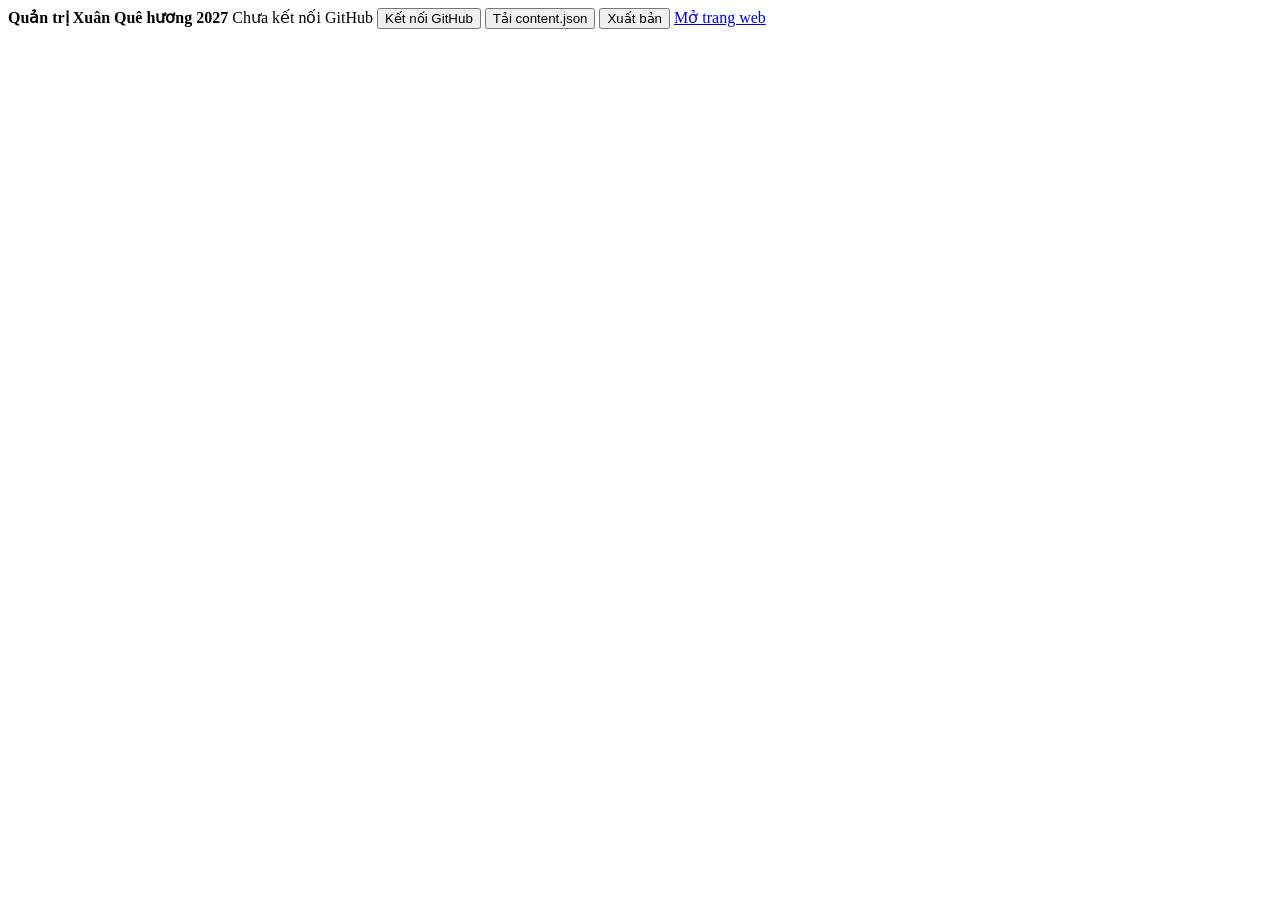
==== admin.html @ 4dc7fd28 "Add files via upload" ====
<!DOCTYPE html>
<html lang="vi">
<head>
  <meta charset="utf-8">
  <meta name="viewport" content="width=device-width, initial-scale=1">
  <meta name="robots" content="noindex">
  <title>Quản trị, Xuân Quê hương 2027</title>
  <link href="https://fonts.googleapis.com/css2?family=Be+Vietnam+Pro:wght@400;500;600&family=Cormorant+Garamond:wght@700&display=swap" rel="stylesheet">
  <link rel="stylesheet" href="css/admin.css">
</head>
<body>
<header class="abar">
  <strong>Quản trị Xuân Quê hương 2027</strong>
  <span class="grow"></span>
  <span id="status" class="status">Chưa kết nối GitHub</span>
  <button id="btnConnect" class="b b-line" type="button">Kết nối GitHub</button>
  <button id="btnExport" class="b b-line" type="button">Tải content.json</button>
  <button id="btnPublish" class="b b-red" type="button">Xuất bản</button>
  <a class="b b-line" href="index.html" target="_blank" rel="noopener">Mở trang web</a>
</header>

<dialog id="dlgConnect" class="dlg">
  <h3>Kết nối GitHub</h3>
  <p class="hint">Cần một fine-grained token chỉ cấp quyền Contents (Read and write) cho đúng repo này. Token được giữ trong tab trình duyệt, không gửi đi đâu ngoài GitHub. Đừng chia sẻ token cho người khác.</p>
  <label>Tên tài khoản GitHub<input id="cOwner" placeholder="ten-tai-khoan"></label>
  <label>Tên repo<input id="cRepo" placeholder="xuan-que-huong-2027"></label>
  <label>Token<input id="cToken" type="password" placeholder="github_pat_..."></label>
  <label class="chk"><input id="cRemember" type="checkbox"> Nhớ token trên máy này</label>
  <p id="cMsg" class="msg"></p>
  <div class="row"><button class="b b-line" id="cCancel" type="button">Đóng</button><button class="b b-red" id="cOk" type="button">Kết nối</button></div>
</dialog>

<div class="layout">
  <nav class="tabs" id="tabs"></nav>
  <main id="main" class="main"></main>
</div>
<div id="toast" class="toast" hidden></div>
<script type="module" src="js/admin.js"></script>
</body>
</html>
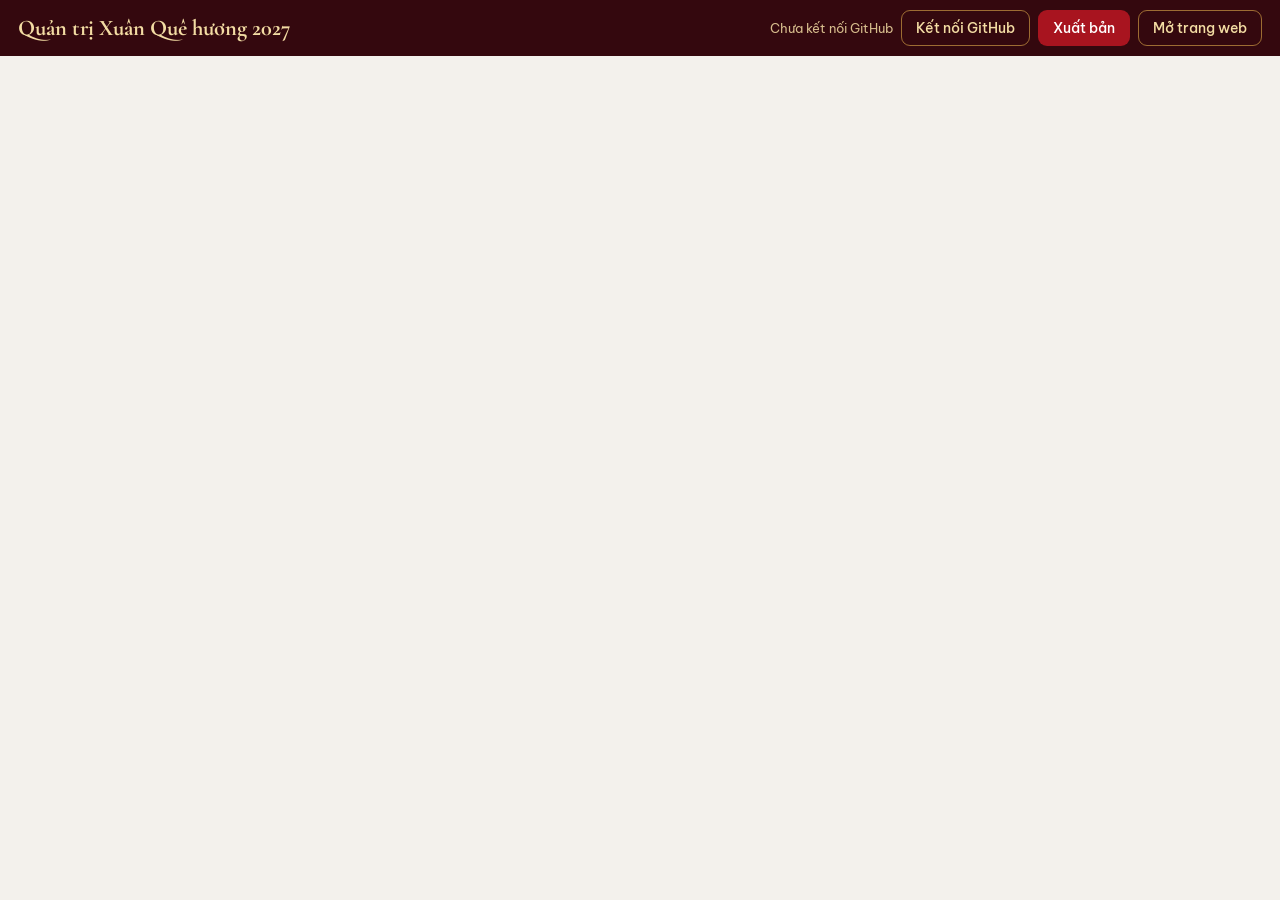
==== commit 290d9609: "Add files via upload" ====
--- a/admin.html
+++ b/admin.html
@@ -14,7 +14,6 @@
   <span class="grow"></span>
   <span id="status" class="status">Chưa kết nối GitHub</span>
   <button id="btnConnect" class="b b-line" type="button">Kết nối GitHub</button>
-  <button id="btnExport" class="b b-line" type="button">Tải content.json</button>
   <button id="btnPublish" class="b b-red" type="button">Xuất bản</button>
   <a class="b b-line" href="index.html" target="_blank" rel="noopener">Mở trang web</a>
 </header>
@@ -25,7 +24,7 @@
   <label>Tên tài khoản GitHub<input id="cOwner" placeholder="ten-tai-khoan"></label>
   <label>Tên repo<input id="cRepo" placeholder="xuan-que-huong-2027"></label>
   <label>Token<input id="cToken" type="password" placeholder="github_pat_..."></label>
-  <label class="chk"><input id="cRemember" type="checkbox"> Nhớ token trên máy này</label>
+  <label class="chk"><input id="cRemember" type="checkbox" checked> Nhớ token trên máy này</label>
   <p id="cMsg" class="msg"></p>
   <div class="row"><button class="b b-line" id="cCancel" type="button">Đóng</button><button class="b b-red" id="cOk" type="button">Kết nối</button></div>
 </dialog>
--- a/css/admin.css
+++ b/css/admin.css
@@ -0,0 +1,60 @@
+:root { --red:#a8141f; --red-deep:#7a0f18; --gold:#e3b04b; --lac:#34080e; --bg:#f3f1ec; --line:#ddd5cc; --ink:#2a1a1d; --muted:#6f5c5f; }
+* { box-sizing: border-box; }
+body { margin: 0; font: 15px/1.55 'Be Vietnam Pro', system-ui, sans-serif; background: var(--bg); color: var(--ink); }
+.abar { position: sticky; top: 0; z-index: 20; display: flex; align-items: center; gap: 8px; flex-wrap: wrap; padding: 10px 18px; background: var(--lac); color: #f3dca3; }
+.abar strong { font-family: 'Cormorant Garamond', serif; font-size: 1.4rem; }
+.grow { flex: 1; }
+.status { font-size: .82rem; opacity: .85; }
+.status.ok { color: #9be39b; opacity: 1; }
+.b { font: 500 .88rem 'Be Vietnam Pro', sans-serif; padding: 8px 14px; border-radius: 9px; border: 1.5px solid transparent; cursor: pointer; text-decoration: none; display: inline-flex; align-items: center; }
+.b-red { background: var(--red); color: #fff; } .b-red:hover { background: var(--red-deep); }
+.b-line { background: transparent; color: inherit; border-color: rgba(227,176,75,.6); } .b-line:hover { background: rgba(255,255,255,.1); }
+.main .b-line, .dlg .b-line, .row2 .b-line { color: var(--ink); border-color: var(--line); } .main .b-line:hover { border-color: var(--red); background: #fff; }
+.b-sm { padding: 5px 10px; font-size: .8rem; }
+.b-del { color: var(--red) !important; }
+.b:disabled { opacity: .5; cursor: default; }
+
+.layout { display: grid; grid-template-columns: 200px 1fr; gap: 0; max-width: 1200px; margin: 0 auto; }
+.tabs { position: sticky; top: 56px; align-self: start; display: grid; gap: 4px; padding: 16px 10px; }
+.tabs button { text-align: left; font: 500 .9rem 'Be Vietnam Pro', sans-serif; background: none; border: 0; padding: 10px 14px; border-radius: 10px; cursor: pointer; color: var(--ink); }
+.tabs button:hover { background: #fff; }
+.tabs button.on { background: var(--red); color: #fff; }
+.main { padding: 18px 22px 80px; min-width: 0; }
+.main h2 { font-family: 'Cormorant Garamond', serif; font-size: 2rem; margin: 0 0 4px; color: var(--red-deep); }
+.main h3 { font-size: 1.05rem; margin: 26px 0 8px; color: var(--red-deep); }
+.hint { color: var(--muted); font-size: .86rem; margin: 0 0 14px; }
+
+label { display: block; font-size: .84rem; font-weight: 500; margin: 0 0 12px; }
+label.chk { display: flex; gap: 8px; align-items: center; }
+input[type=text], input[type=url], input[type=number], input:not([type]), input[type=password], textarea, select {
+  display: block; width: 100%; margin-top: 4px; padding: 9px 11px; font: inherit; border: 1.5px solid var(--line); border-radius: 9px; background: #fff; color: var(--ink);
+}
+textarea { min-height: 84px; resize: vertical; }
+input:focus, textarea:focus, select:focus { outline: 2px solid var(--gold); border-color: var(--gold); }
+input[type=color] { width: 48px; height: 38px; padding: 2px; border: 1.5px solid var(--line); border-radius: 8px; background: #fff; }
+.grid2 { display: grid; grid-template-columns: 1fr 1fr; gap: 0 14px; }
+
+.item { background: #fff; border: 1.5px solid var(--line); border-radius: 14px; padding: 12px 14px; margin-bottom: 10px; display: grid; grid-template-columns: 1fr auto; gap: 12px; align-items: start; }
+.item .ctrl { display: flex; gap: 4px; flex-wrap: wrap; justify-content: flex-end; }
+.imgbox { display: flex; gap: 12px; align-items: center; margin-bottom: 10px; }
+.imgbox .thumb { width: 92px; height: 68px; border-radius: 10px; background: #e8e3da center/cover no-repeat; border: 1px solid var(--line); flex: none; }
+.imgbox small { color: var(--muted); display: block; font-size: .78rem; word-break: break-all; }
+.row2 { display: flex; gap: 8px; flex-wrap: wrap; align-items: center; margin: 8px 0; }
+details.zone { background: #fff; border: 1.5px solid var(--line); border-radius: 14px; margin-bottom: 10px; }
+details.zone summary { padding: 12px 16px; cursor: pointer; font-weight: 600; }
+details.zone .in { padding: 0 16px 14px; }
+
+.dlg { border: 0; border-radius: 16px; padding: 22px; width: min(460px, 94vw); }
+.dlg::backdrop { background: rgba(30,4,8,.6); }
+.dlg h3 { margin: 0 0 6px; font-family: 'Cormorant Garamond', serif; font-size: 1.6rem; color: var(--red-deep); }
+.dlg .row { display: flex; justify-content: flex-end; gap: 8px; }
+.msg { min-height: 1.2em; font-size: .84rem; color: var(--red); }
+.toast { position: fixed; left: 50%; bottom: 22px; transform: translateX(-50%); background: var(--lac); color: #f3dca3; padding: 11px 18px; border-radius: 12px; z-index: 50; max-width: 90vw; font-size: .9rem; box-shadow: 0 10px 30px rgba(0,0,0,.35); }
+.dirty { color: #ffd98a; }
+@media (max-width: 800px) {
+  .layout { grid-template-columns: 1fr; }
+  .tabs { position: static; display: flex; overflow-x: auto; padding: 10px; }
+  .tabs button { white-space: nowrap; }
+  .grid2 { grid-template-columns: 1fr; }
+  .item { grid-template-columns: 1fr; }
+}
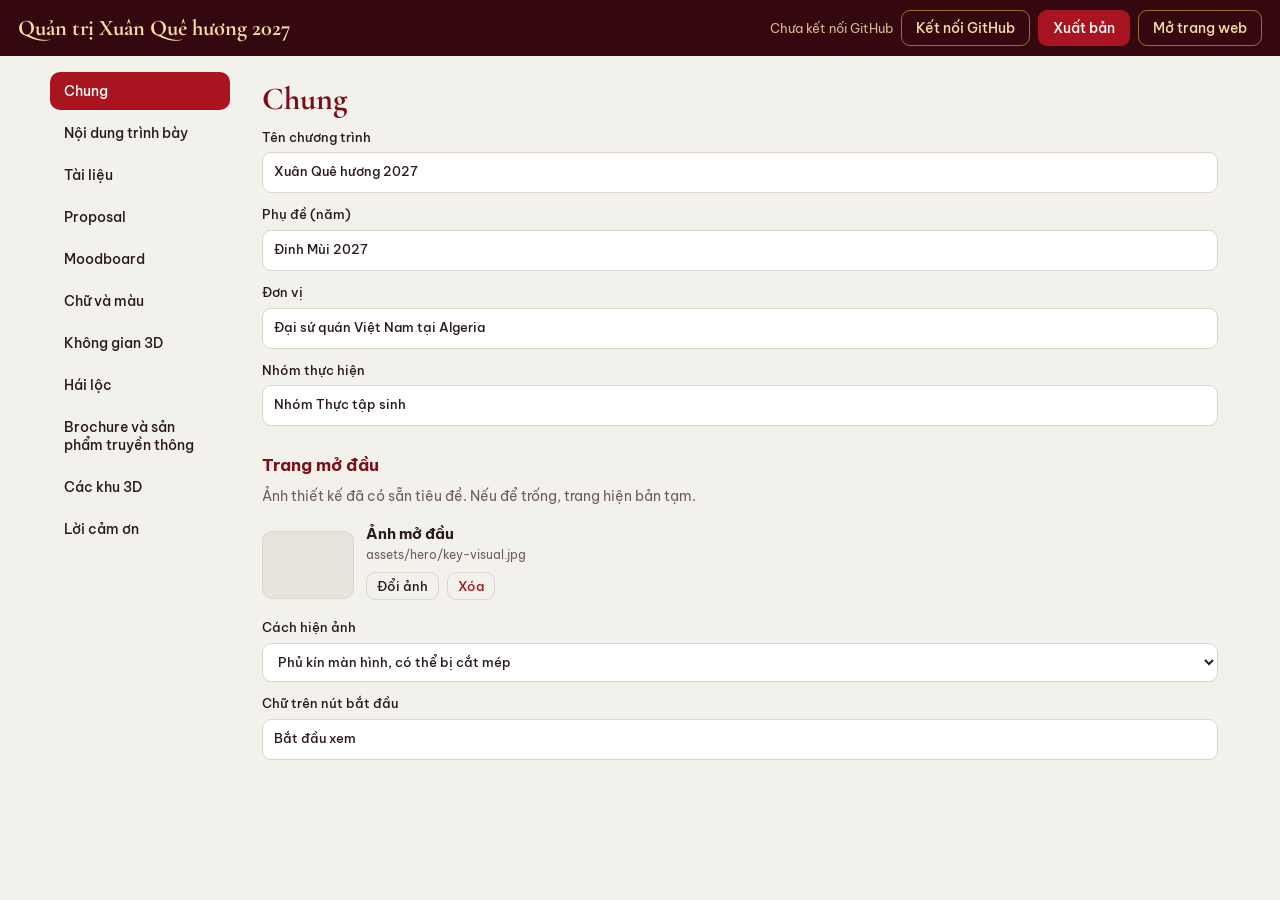
==== commit b3fcc0f0: "Add files via upload" ====
--- a/admin.html
+++ b/admin.html
@@ -6,7 +6,7 @@
   <meta name="robots" content="noindex">
   <title>Quản trị, Xuân Quê hương 2027</title>
   <link href="https://fonts.googleapis.com/css2?family=Be+Vietnam+Pro:wght@400;500;600&family=Cormorant+Garamond:wght@700&display=swap" rel="stylesheet">
-  <link rel="stylesheet" href="css/admin.css">
+  <link rel="stylesheet" href="css/admin.css?v=6">
 </head>
 <body>
 <header class="abar">
@@ -34,6 +34,6 @@
   <main id="main" class="main"></main>
 </div>
 <div id="toast" class="toast" hidden></div>
-<script type="module" src="js/admin.js"></script>
+<script type="module" src="js/admin.js?v=7"></script>
 </body>
 </html>
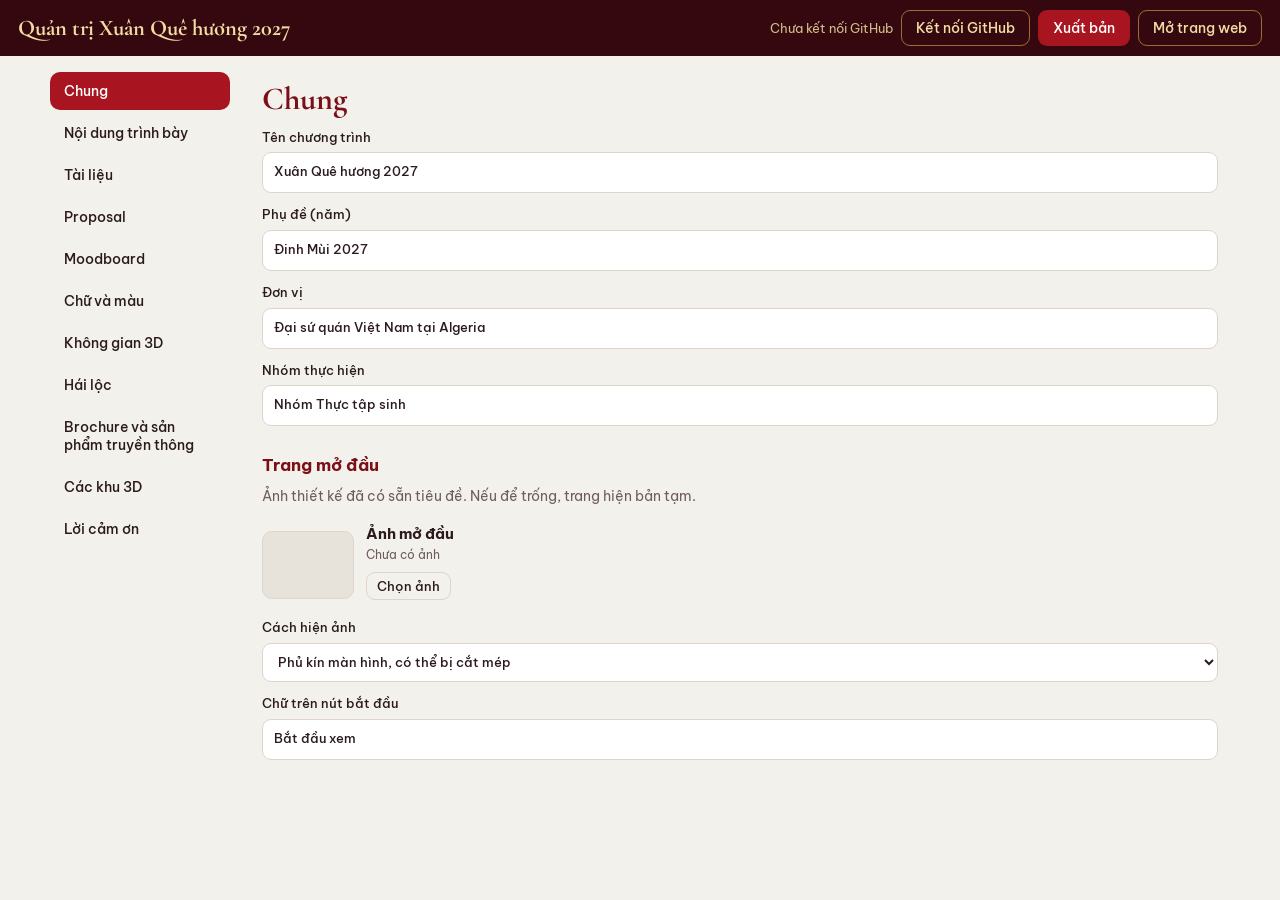
==== commit 4e431110: "Add files via upload" ====
--- a/admin.html
+++ b/admin.html
@@ -6,7 +6,7 @@
   <meta name="robots" content="noindex">
   <title>Quản trị, Xuân Quê hương 2027</title>
   <link href="https://fonts.googleapis.com/css2?family=Be+Vietnam+Pro:wght@400;500;600&family=Cormorant+Garamond:wght@700&display=swap" rel="stylesheet">
-  <link rel="stylesheet" href="css/admin.css?v=6">
+  <link rel="stylesheet" href="css/admin.css?v=8">
 </head>
 <body>
 <header class="abar">
@@ -34,6 +34,6 @@
   <main id="main" class="main"></main>
 </div>
 <div id="toast" class="toast" hidden></div>
-<script type="module" src="js/admin.js?v=7"></script>
+<script type="module" src="js/admin.js?v=8"></script>
 </body>
 </html>
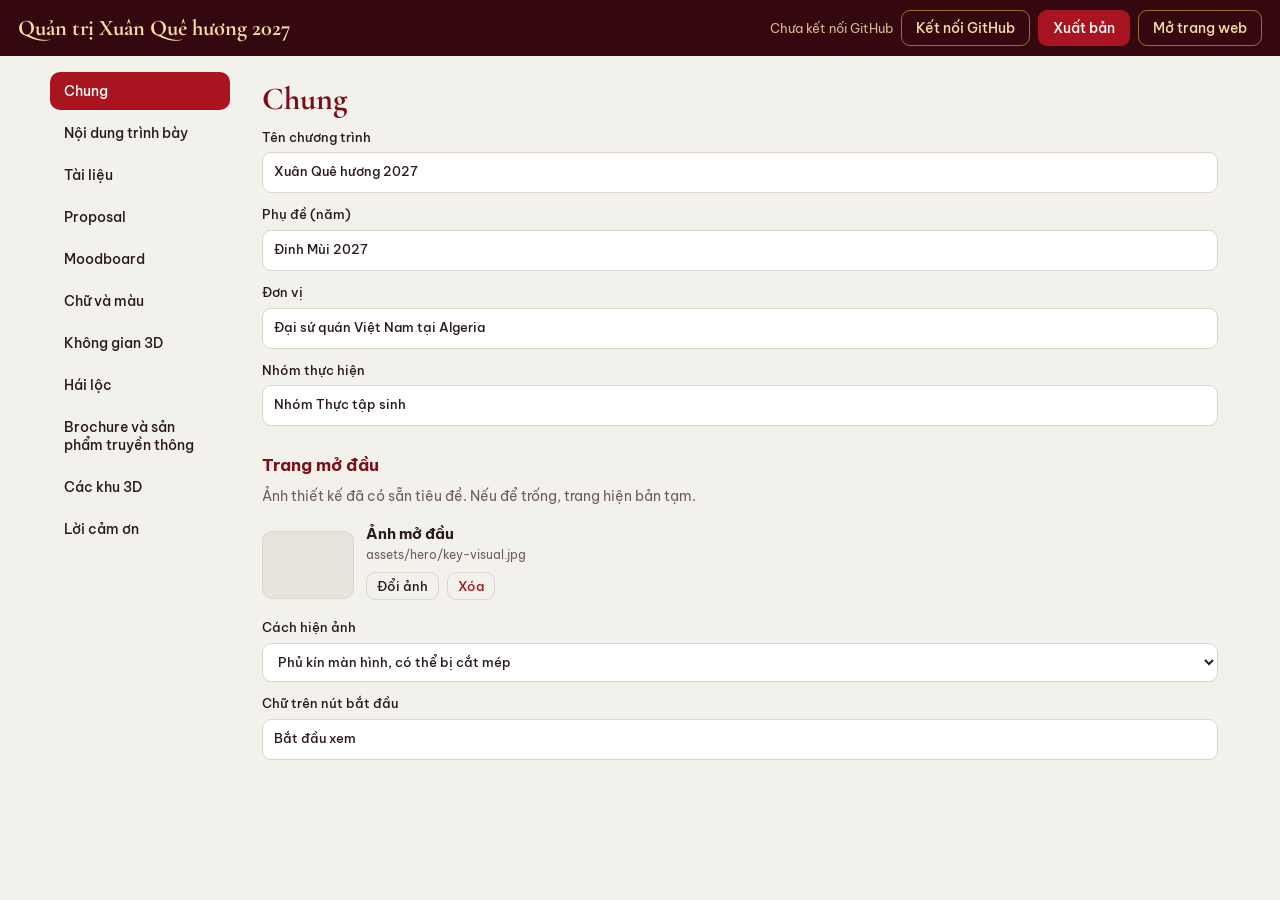
==== commit f43371eb: "Add files via upload" ====
--- a/admin.html
+++ b/admin.html
@@ -6,7 +6,7 @@
   <meta name="robots" content="noindex">
   <title>Quản trị, Xuân Quê hương 2027</title>
   <link href="https://fonts.googleapis.com/css2?family=Be+Vietnam+Pro:wght@400;500;600&family=Cormorant+Garamond:wght@700&display=swap" rel="stylesheet">
-  <link rel="stylesheet" href="css/admin.css?v=8">
+  <link rel="stylesheet" href="css/admin.css?v=9">
 </head>
 <body>
 <header class="abar">
@@ -34,6 +34,6 @@
   <main id="main" class="main"></main>
 </div>
 <div id="toast" class="toast" hidden></div>
-<script type="module" src="js/admin.js?v=8"></script>
+<script type="module" src="js/admin.js?v=9"></script>
 </body>
 </html>
